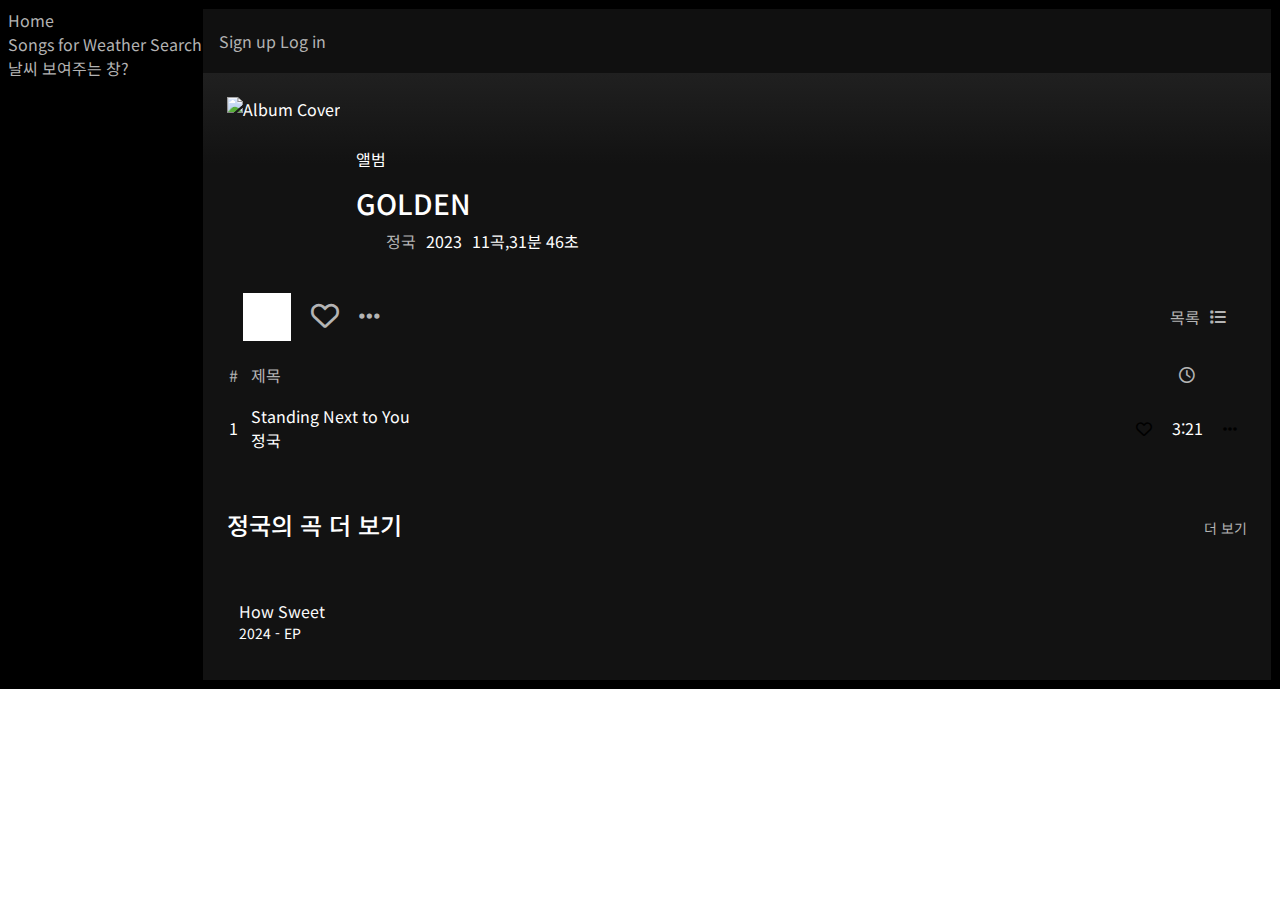
==== album.html @ dacfc9f4 "4th commit" ====
<!DOCTYPE html>
<html lang="ko">

<head>
  <meta charset="UTF-8" />
  <meta name="viewport" content="width=device-width, initial-scale=1.0" />
  <title>Spotify Album</title>
  <link href="https://cdn.jsdelivr.net/npm/bootstrap@5.3.3/dist/css/bootstrap.min.css" rel="stylesheet"
    integrity="sha384-QWTKZyjpPEjISv5WaRU9OFeRpok6YctnYmDr5pNlyT2bRjXh0JMhjY6hW+ALEwIH" crossorigin="anonymous" />
  <link rel="stylesheet" href="https://cdnjs.cloudflare.com/ajax/libs/font-awesome/6.0.0-beta3/css/all.min.css">
  <link rel="stylesheet" href="style.css" />
  <link rel="stylesheet" href="album.css" />
</head>

<body>
  <div id="wrap" class="bg-black d-flex flex-md-row flex-column">
    <nav id="menu">
      Home <br />
      Songs for Weather Search <br />
      날씨 보여주는 창?
    </nav>
    <main id="main" class="col">
      <header id="header">Sign up Log in</header>
      <section id="section" class="text-white p-4">
        <div class="album-info mb-4 d-flex">
          <img src="img/random_img.jpg" alt="Album Cover" class="img-fluid" style="max-width: 200px" />
          <!-- 앨범정보 -->
          <div class="album_details ms-3">
            <p>앨범</p>
            <h3>GOLDEN</h3>
            <div class="album_info_grid">
              <span class="album_artist_img">
                <img src="img/random_img.jpg" alt="">
              </span>
              <span class="album_artist_name">
                <a href="">정국</a>
              </span>
              <span class="album_release_year">
                2023
              </span>
              <span class="album_total_play_info">
                11곡,31분 46초
              </span>
            </div>
          </div>
        </div>
        <!-- album_details ms-3 -->
        <!-- 플레이버튼, 하트버튼, 목록버튼 -->
        <div class="album_active_button_box">
          <div class="album_left_button_box">
            <div class="album_play_button">
              <button class="album_play_icon">
                <!-- 플레이버튼 영역 -->
              </button>
            </div>
            <div class="album_heart_button">
              <button class="album_heart_icon">
                <i class="fa-regular fa-heart album_fa-heart"></i>
              </button>
            </div>
            <div class="album_option_button">
              <button class="album_option_icon">
                <i class="fa-solid fa-ellipsis album_fa-ellipsis"></i>
              </button>
            </div>
          </div>
          <!-- album_left_button_box -->
          <div class="album_list_view_box">
            <button class="album_list_button">
              <span>목록</span>
              <i class="fa-solid fa-list album_fa-list"></i>
            </button>
          </div>
        </div>
        <!-- album_active_button_box -->
        <!-- 트랙리스트 -->
        <div class="album_track_title_box">
          <div class="album_track_title_num">
            #
          </div>
          <div class="album_track_title_empty">
          </div>
          <div class="album_track_title_text">
            제목
          </div>
          <div class="album_track_title_empty">
          </div>
          <div class="album_track_title_time">
            <i class="fa-regular fa-clock"></i>
          </div>
        </div>
        <!-- .album_track_title_box -->
        <div class="album_track_list_box">
          <div class="album_track">
            <div class="album_track_num">
              <span class="album_track_num_txt">1</span>
              <button class="album_track_num_icon">
                <i class="fa-solid fa-play album_track_fa-play"></i>
              </button>
            </div>
            <div class="album_track_empty"></div>
            <div class="album_track_info">
              <span class="album_track_title">
                <a href="">Standing Next to You</a>
              </span>
              <span class="album_track_artist">
                <a href="">정국</a>
              </span>
            </div>
            <div class="album_track_empty"></div>
            <div class="album_track_time_box">
              <button class="album_track_heart_icon">
                <i class="fa-regular fa-heart album_track_fa-heart"></i>
              </button>
              <div class="album_track_time">
                3:21
              </div>
              <button class="album_track_option_icon">
                <i class="fa-solid fa-ellipsis album_track_fa-ellipsis"></i>
              </button>
            </div>
          </div>
          <!-- .album_track -->
          </div>
        <!-- 앨범 아티스트의 곡 더 보기 영역 -->
          <!-- 한 줄 전체 시작 -->
          <div class="contents-line album_more_song">
            <div class="contents-header">
              <a href="#" class="contents-header-title h4 text-white">정국의 곡 더 보기</a>
              <button class="contents-header-show-more" onclick="showTwoLines()">더 보기</button>
            </div>
            <!-- 카드 그리드 시작 -->
            <div class="card-container">
              <!-- 여기서부터 반복해야 할 부분 -->
              <!-- 한 줄만 표시할 때는 최대 9개까지만 불러와주세요. -->
              <div class="contents-card">
                <div class="card-img-box position-relative">
                  <div class="card-play-btn"></div>
                  <div class="card-img">
                    <img src="https://i.scdn.co/image/ab67616d00001e02b657fbb27b17e7bd4691c2b2" alt="">
                  </div>
                </div>
                <div class="card-text">
                  <p class="card-title">How Sweet</p>
                  <p class="card-subtitle">2024 - EP</p>
                </div>
              </div>
              <!-- 카드 1장 끝 -->
            </div>
            <!-- 카드 그리드 끝 -->
          </div>
          <!-- 전체 한 줄 끝 -->
        </section>
    </main>
  </div>
  <!-- #wrap -->
  <script src="https://cdn.jsdelivr.net/npm/bootstrap@5.3.3/dist/js/bootstrap.bundle.min.js"
    integrity="sha384-YvpcrYf0tY3lHB60NNkmXc5s9fDVZLESaAA55NDzOxhy9GkcIdslK1eN7N6jIeHz"
    crossorigin="anonymous"></script>
  <script src="main.js"></script>
  <script src="album.js"></script>
</body>

</html>
---- style.css ----
@import url('https://fonts.googleapis.com/css2?family=Noto+Sans+KR:wght@100..900&display=swap');

:root {
  --main-font-color: #b3b3b3;
  --background-base: #121212;
  --main-accent-color: #1ed760;
  --white: #fafafa;
  --black: #242424;
  /* 날씨 아이콘 색상 */
  --sun: #cc1111;
  --rain: #60a3d7;
  --snow: #e3f4fe;
  --cloud: #9f9f9f;
  --thunder: #ffcd00;
}

* {
  margin: 0;
  padding: 0;
  box-sizing: border-box;
}
ol,
ul {
  list-style: none;
  padding: 0;
}
a {
  text-decoration: none;
  color: var(--main-font-color);
  display: block;
}
button {
  background: none;
  border: none;
  color: var(--main-font-color);
}

table {
  border-collapse: collapse;
  width: 100%;
}
input,
select,
textarea,
fieldset {
  border: 0;
}
caption,
legend {
  display: none;
}
img {
  vertical-align: top;
  border: 0;
}
address {
  font-style: normal;
}
body {
  font-family: 'Noto Sans KR', sans-serif;
  color: var(--main-font-color);
}

#wrap {
  padding: 0.5rem;
}

.logo-box {
  padding: 0.5rem 0.75rem;
  display: flex;
  align-items: center;
}
.main-logo {
  width: 78px;
}
.fa-spotify {
  color: var(--main-accent-color);
  font-size: 1.6rem;
}
.fa-spotify + span {
  font-size: 1.2rem;
  font-weight: 600;
  margin-left: 5px;
  text-align: center;
}

.left-section {
  @media screen and (min-width: 768px) {
    /* background-color: orange; */
    width: 238px;
    height: calc(100vh - 1rem);
    margin-right: 0.5rem;
  }
  /* position: fixed; */
}

#nav {
  /* background-color: cadetblue; */
  background-color: var(--background-base);
  border-radius: 0.5rem;
  padding: 0.5rem 0.75rem;
}

.menu .menu-btn {
  padding: 0.5rem 0.75rem;
  width: 100%;
  text-align: left;
  transition: all 0.3s;
  &:hover {
    color: #fff;
  }
}
.menu .menu-btn .fa-solid {
  margin-right: 0.25rem;
}

#main {
  border: 1px solid transparent;
}
#header {
  height: 4rem;
  padding-inline: 1rem;
  background-color: #101010;
}

.header-left button {
  width: 2rem;
  height: 2rem;
  border-radius: 50%;
  opacity: 0.5;
}

.header-right .sign-up-btn {
  padding: 0.75rem 2rem;
  &:hover {
    transform: scale(1.1);
    color: var(--white);
  }
}
.header-right .log-in-btn {
  padding: 0.75rem 2rem;
  border-radius: 1.5rem;
  background-color: var(--white);
  color: #000;
  &:hover {
    transform: scale(1.1);
  }
}

#section {
  padding: 0.5rem 1rem;
  /* 202020 - 121212 gradation */
  background: rgb(32, 32, 32);
  background: linear-gradient(
    180deg,
    rgba(32, 32, 32, 1) 0%,
    rgba(18, 18, 18, 1) 15%,
    rgba(18, 18, 18, 1) 100%
  );
}

.contents-header {
  padding: 0.5rem 0;
  display: flex;
  justify-content: space-between;
  align-items: center;
}
.contents-header-show-more {
  font-size: 14px;
}
.contents-header-title:hover,
.contents-header-show-more:hover {
  text-decoration: underline;
}

.card-container {
  display: grid;
  grid-template-columns: repeat(auto-fill, minmax(160px, 1fr));
  grid-template-rows: repeat(1, minmax(0, 1fr));
  grid-auto-rows: 0;
  overflow: hidden;
  @media screen and (min-width: 1526px) {
    grid-template-columns: repeat(auto-fill, minmax(210px, 1fr));
  }
}
.card-two-lines {
  grid-template-rows: repeat(2, minmax(0, 1fr)) !important;
}

.contents-card {
  padding: 0.75rem;
  /* position: relative; */
  transition: all 0.3s;
  border-radius: 0.5rem;
  cursor: pointer;
  &:hover {
    background: #1a1a1a;
    .card-play-btn {
      display: block;
    }
  }
}

.card-img {
  border-radius: 8px;
  overflow: hidden;
  position: relative;
  img {
    width: 100%;
  }
}
.card-artist-img {
  border-radius: 50%;
}

.card-text {
  margin-top: 0.5rem;
}
.card-title {
  color: var(--white);
}
.card-subtitle {
  font-size: 14px;
}

.card-play-btn {
  width: 3rem;
  height: 3rem;
  z-index: 999;
  background: url(img/play-button.png) no-repeat center;
  background-size: contain;
  position: absolute;
  right: 0.5rem;
  bottom: 0.5rem;
  opacity: 0.9;
  display: none;
  border-radius: 50%;
  box-shadow: rgba(0, 0, 0, 0.25) 0px 54px 55px,
    rgba(0, 0, 0, 0.12) 0px -12px 30px, rgba(0, 0, 0, 0.12) 0px 4px 6px,
    rgba(0, 0, 0, 0.17) 0px 12px 13px, rgba(0, 0, 0, 0.09) 0px -3px 5px;
  &:hover {
    transform: scale(1.05);
    opacity: 1;
  }
}

/*weather playlist */
.main_weather_playlist {
  display: flex;
  flex-direction: column;
}
.weather-playlist-row {
  display: grid;
  grid-template-columns: repeat(auto-fit, minmax(150px, 1fr));
  row-gap: 1rem;
  column-gap: 4rem;
  overflow: hidden; /* 기본적으로 넘치는 부분 숨기기 */
  max-height: calc(250px + 1rem); /* 기본 한 줄 높이만 보이도록 설정 */
  transition: max-height 0.5s ease; /* 높이 변경 시 부드러운 전환 효과 */
}

.weather-playlist-row.expanded {
  max-height: none; /* 확장 시 모든 줄 보이도록 설정 */
}
.weather_playlist_header {
  display: flex;
  justify-content: space-between;
  align-items: center;
  margin-bottom: 1rem;
}
.weather_playlist_header > span:nth-child(2) {
  font-weight: bold;
  font-size: 1.4rem;
  cursor: pointer; /* 클릭 가능한 커서로 변경 */
}
.playlist-item {
  display: flex;
  flex-direction: column;
  align-items: center;
  text-align: center;
}
.playlist-item:hover {
  transform: scale(1.1);
  transition: all 0.3s ease-in-out;
  cursor: pointer;
  a {
    color: var(--main-accent-color);
  }
}
.playlist-item > img {
  width: 200px;
  height: 200px;
}
.weather-playlist-more {
  color: var(--main-font-color);
  padding: 0.5rem;
}

@keyframes fadeIn {
  from {
    opacity: 0;
    transform: translateY(10px);
  }
  to {
    opacity: 1;
    transform: translateY(0);
  }
}

@keyframes fadeOut {
  from {
    opacity: 1;
    transform: translateY(0);
  }
  to {
    opacity: 0;
    transform: translateY(10px);
  }
}

/* 로딩 스피너 스타일 */
.spinner {
  position: fixed;
  top: 50%;
  left: 50%;
  width: 50px;
  height: 50px;
  border: 6px solid var(--main-accent-color);
  border-radius: 50%;
  border-top-color: #000;
  animation: spin 1s ease-in-out infinite;
  display: none; /* 초기에는 스피너를 숨김 */
  z-index: 1000; /* 다른 요소 위에 나타나도록 설정 */
}
@keyframes spin {
  0% {
    transform: rotate(0deg);
  }
  100% {
    transform: rotate(360deg);
  }
}

/*search input*/
#header {
  height: 4rem;
  /* background-color: #e5e5e5; */
  display: flex;
  justify-content: space-between;
  align-items: center;
  padding: 1rem;
}
.nav-buttons {
  display: flex;
  justify-content: space-between;
}
.nav-button {
  margin: 0 1rem;
  font-size: 1.4rem;
}
.search {
  display: flex;
  align-items: center;
  background-color: var(--black);
  width: 400px;
  height: 50px;
  border-radius: 500px;
  opacity: 0;
}
.search-submit {
  display: flex;
  align-items: center;
}
.search input {
  border: none;
  background-color: transparent;
  width: 400px;
  height: 50px;
  border-radius: 500px;
  color: var(--white);
  padding-left: 2.5rem;
  &:focus {
    outline: none;
    border: 1px solid var(--white);
    padding-left: 2.5rem;
  }
}
.search-span {
  display: flex;
  position: relative;
  right: 24rem;
  align-items: center;
  pointer-events: none;
}

/* search result */
.carousel-container {
  position: relative;
  width: 800px;
  margin: auto;
  overflow: hidden;
}
.carousel {
  width: 100%;
}

.carousel-track {
  display: flex;
  transition: transform 0.3s ease-in-out;
}

.search-track,
.search-album,
.search-artist,
.search-playlist {
  display: grid;
  grid-template-columns: repeat(auto-fit, minmax(150px, 1fr));
  row-gap: 1rem;
  column-gap: 4rem;
  overflow: hidden; /* 기본적으로 넘치는 부분 숨기기 */
  max-height: calc(200px + 1rem); /* 기본 한 줄 높이만 보이도록 설정 */
  transition: max-height 0.5s ease; /* 높이 변경 시 부드러운 전환 효과 */
}

.search-track-list,
.search-album-list,
.search-artist-list,
.search-playlist-list {
  flex: 0 0 20%;
  box-sizing: border-box;
  padding: 0.5rem;
}

.search-track-list > img,
.search-album-list > img,
.search-artist-list > img,
.search-playlist-list > img {
  width: 100%;
  height: auto;
}

/* 메인화면 날씨 아이콘 색상*/
h1 > .sun {
  color: var(--sun);
}
h1 > .rain {
  color: var(--rain);
}
h1 > .snow {
  color: var(--snow);
}
h1 > .cloud {
  color: var(--cloud);
}
h1 > .thunder {
  color: var(--thunder);
}

/*weather dispaly on left*/
.weather-display {
  display: flex;
  flex-direction: column;
  align-items: center;
  justify-content: center;
}
---- album.css ----
@import url('https://fonts.googleapis.com/css2?family=Noto+Sans+KR:wght@100..900&display=swap');

:root {
    --main-font-color: #b3b3b3;
    --background-base: #121212;
  }

button {
    background: none;
    border: none;
    color: var(--main-font-color);
  }

/* 앨범정보 */
.album_info {
    display: flex;
    align-items: center;
}

.album_details {
    margin-top: 50px;
    margin-left: 20px;
}

.album_info_grid {
    display: grid;
    grid-template-columns: 20px auto auto auto;
    align-items: center;
    gap: 10px;
}

.album_artist_img {
    display: flex;
    justify-content: center;
    align-items: center;
    width: 20px;
    height: 20px;
    border-radius: 50%;
    overflow: hidden;
}

.album_artist_img img {
    width: 100%;
    height: auto;
}

.album_artist_name,
.album_release_year,
.album_total_play_info {
  display: flex;
  align-items: center;
  gap: 5px;
}

/* 플레이버튼, 하트버튼, 목록버튼 */
.album_active_button_box {
    display: flex;
    align-items: center;
    justify-content: space-between;
    gap: 10px;
    width: 100%;
    height: 80px;
    padding: 16px;
  }

  .album_left_button_box {
    width: 100%;
    height: 100%;
    display: flex;
    align-items: center;
    gap: 20px;
}

.album_play_button {
    width: 48px;
    height: 100%;
    background-color: #fff;
}

.album_fa-heart {
    font-size: 28px;
    color: #ffffffb2;
}

.album_fa-ellipsis {
    font-size: 24px;
    color: #ffffffb2;
}

.album_list_view_box {
    display: flex;
    justify-content: flex-end;
    align-items: center;
    width: 100%;
    height: 100%;
}

.album_list_button {
    display: flex;
    align-items: center;
    justify-content: center;
    width: 66px;
    height: 100%;
    gap: 10px;
}

.album_list_button > span {
    width: auto;
    color: #ffffffb2;
}

.album_fa-list {
    font-size: 16px;
    color: #ffffffb2;
}

.album_list_button:hover span,
.album_list_button:hover i {
    color: #fff;
}

/* 트랙리스트 */
/* 목록 */
.album_track_title_box {
    display: grid;
    grid-template-columns: 12px 12px 8fr 12px 2fr;
    align-items: center;
    height: 36px;
    color: #ffffffb2;
}

.album_track_title_num {
    display: flex;
    justify-content: center;
    align-items: center;
}

.album_track_title_text {
    display: flex;
    align-items: center;
}

.album_track_title_time {
    display: flex;
    justify-content: flex-end;
    padding-right: 52px;
}

.album_track_list_box {
    margin-top: 10px;
  }

/* 트랙 */
.album_track {
    display: grid;
    grid-template-columns: 12px 12px 8fr 12px 2fr;
    align-items: center;
    height: 50px;
}

.album_track:hover {
    background-color: #fff2;
}

.album_track_num {
    position: relative;
    /* .album_track_num_txt, .album_track_num_icon 기준*/
    display: flex;
    justify-content: center;
    align-items: center;
    height: 100%;
    width: 100%;
}

.album_track_num:hover span {
    display: none;
}

.album_track_num:hover button {
    display: block;
}


.album_track_num_txt {
    position: absolute;
    cursor: pointer;
}

.album_track_num_icon {
    position: absolute;
    cursor: pointer;
    display: none;
}

.album_track_num_icon i {
    color: #fff;
}

.album_track_empty {
    width: 100%;
    height: 100%;
}

.album_track_info {
    display: flex;
    flex-direction: column;
    align-items: flex-start;
    
}

.album_track_info span {
    display: inline;
}

.album_track_info a {
    display: inline;
    color: #fff;
}

.album_track_info > span:hover a {
    text-decoration: underline;
}

.album_track_time_box {
    display: flex;
    justify-content: flex-end;
    align-items: center;
    gap: 20px;
    padding-right: 10px;
}

.album_track_fa-heart {
    color: #000;
}

.album_track_heart_icon:hover i {
    color: #fff;
}

.album_track_fa-ellipsis {
    color: #000;
}

.album_track_option_icon:hover i {
    color: #fff;
}



  /* 곡 더보기 */
  .album_more_song {
    margin-top: 50px;
  }
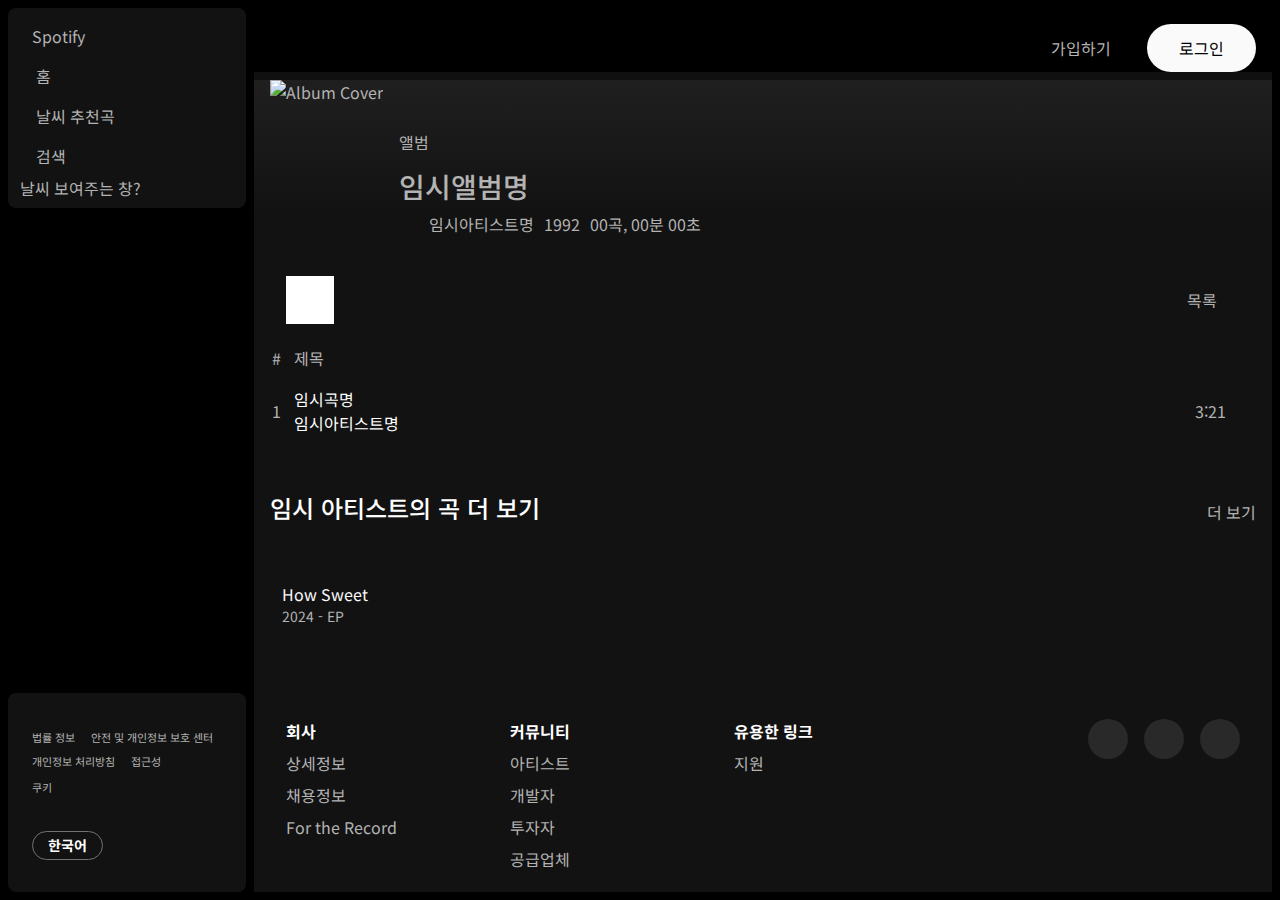
==== commit 81fd2da3: "API new release album" ====
--- a/album.html
+++ b/album.html
@@ -2,158 +2,254 @@
 <html lang="ko">
 
 <head>
-  <meta charset="UTF-8" />
-  <meta name="viewport" content="width=device-width, initial-scale=1.0" />
-  <title>Spotify Album</title>
+  <meta charset="UTF-8">
+  <meta name="viewport" content="width=device-width, initial-scale=1.0">
+  <title>Spotify with Weather</title>
+  <script src="https://kit.fontawesome.com/f12998d844.js" crossorigin="anonymous"></script>
   <link href="https://cdn.jsdelivr.net/npm/bootstrap@5.3.3/dist/css/bootstrap.min.css" rel="stylesheet"
-    integrity="sha384-QWTKZyjpPEjISv5WaRU9OFeRpok6YctnYmDr5pNlyT2bRjXh0JMhjY6hW+ALEwIH" crossorigin="anonymous" />
-  <link rel="stylesheet" href="https://cdnjs.cloudflare.com/ajax/libs/font-awesome/6.0.0-beta3/css/all.min.css">
-  <link rel="stylesheet" href="style.css" />
-  <link rel="stylesheet" href="album.css" />
+    integrity="sha384-QWTKZyjpPEjISv5WaRU9OFeRpok6YctnYmDr5pNlyT2bRjXh0JMhjY6hW+ALEwIH" crossorigin="anonymous">
+  <link rel="stylesheet" href="style.css">
+  <link rel="stylesheet" href="album.css">
+  <!-- CSS는 일단 링크걸어두었습니다 -->
 </head>
 
 <body>
   <div id="wrap" class="bg-black d-flex flex-md-row flex-column">
-    <nav id="menu">
-      Home <br />
-      Songs for Weather Search <br />
-      날씨 보여주는 창?
-    </nav>
+    <div class="left-section d-flex flex-column justify-content-between">
+      <nav id="nav" class="d-flex flex-md-column flex-row  justify-content-between">
+        <a href="#" class="logo-box">
+          <!-- <img src="img/logo.png" alt="Spotify Logo" class="main-logo" /> -->
+          <i class="fa-brands fa-spotify"></i><span> Spotify</span>
+        </a>
+        <ul class="menu d-flex flex-md-column flex-row">
+          <li>
+            <button class="menu-btn">
+              <i class="fa-solid fa-house"></i>
+              홈
+            </button>
+          </li>
+          <li>
+            <button class="menu-btn">
+              <i class="fa-solid fa-sun"></i>
+              날씨 추천곡
+            </button>
+          </li>
+          <li class="d-none d-sm-block">
+            <button class="menu-btn">
+              <i class="fa-solid fa-magnifying-glass"></i>
+              검색
+            </button>
+          </li>
+        </ul>
+        <div class="weather-window">
+          날씨 보여주는 창?
+        </div>
+      </nav>
+      <footer class="left-footer d-md-block d-none">
+        <div class="left-footer-link-box">
+          <ul class="left-footer-links">
+            <li><a href="#">법률 정보</a></li>
+            <li><a href="#">안전 및 개인정보 보호 센터</a></li>
+            <li><a href="#">개인정보 처리방침</a></li>
+            <li><a href="#">접근성</a></li>
+          </ul>
+          <a href="#" class="footer-link-cookie">쿠키</a>
+        </div>
+        <button class="left-footer-language">
+          <i class="fa-solid fa-globe"></i>
+          한국어
+        </button>
+      </footer>
+    </div>
     <main id="main" class="col">
-      <header id="header">Sign up Log in</header>
-      <section id="section" class="text-white p-4">
-        <div class="album-info mb-4 d-flex">
-          <img src="img/random_img.jpg" alt="Album Cover" class="img-fluid" style="max-width: 200px" />
-          <!-- 앨범정보 -->
-          <div class="album_details ms-3">
-            <p>앨범</p>
-            <h3>GOLDEN</h3>
-            <div class="album_info_grid">
-              <span class="album_artist_img">
-                <img src="img/random_img.jpg" alt="">
-              </span>
-              <span class="album_artist_name">
-                <a href="">정국</a>
-              </span>
-              <span class="album_release_year">
-                2023
-              </span>
-              <span class="album_total_play_info">
-                11곡,31분 46초
-              </span>
-            </div>
-          </div>
-        </div>
-        <!-- album_details ms-3 -->
-        <!-- 플레이버튼, 하트버튼, 목록버튼 -->
-        <div class="album_active_button_box">
-          <div class="album_left_button_box">
-            <div class="album_play_button">
-              <button class="album_play_icon">
-                <!-- 플레이버튼 영역 -->
+      <header id="header" class="d-flex justify-content-between align-items-center">
+        <div class="right-header-bg"></div>
+        <div class="header-left d-flex gap-1">
+          <button class="header-prev-btn">
+            <i class="fa-solid fa-chevron-left"></i>
+          </button>
+          <button class="header-next-btn opacity-100">
+            <i class="fa-solid fa-chevron-right"></i>
+          </button>
+        </div>
+        <div class="header-right d-none d-sm-block">
+          <button class="sign-up-btn">가입하기</button>
+          <button class="log-in-btn">로그인</button>
+        </div>
+      </header>
+      <div class="section-footer-container">
+        <section id="section">
+          <div class="album-info mb-4 d-flex">
+            <img src="img/random_img.jpg" alt="Album Cover" class="img-fluid" style="max-width: 200px" />
+            <!-- 앨범정보 -->
+            <div class="album_details ms-3">
+              <p>앨범</p>
+              <h3 id="albumName">임시앨범명</h3>
+              <div class="album_info_grid">
+                  <span class="album_artist_img">
+                      <img id="albumArtistImage" src="img/random_img.jpg" alt="">
+                  </span>
+                  <span id="albumArtistName" class="album_artist_name">
+                      <a href="">임시아티스트명</a>
+                  </span>
+                  <span id="albumReleaseYear" class="album_release_year">
+                      1992
+                  </span>
+                  <span id="albumTotalPlayInfo" class="album_total_play_info">
+                      00곡, 00분 00초
+                  </span>
+              </div>
+          </div>
+          </div>
+          <!-- album_details ms-3 -->
+          <!-- 플레이버튼, 하트버튼, 목록버튼 -->
+          <div class="album_active_button_box">
+            <div class="album_left_button_box">
+              <div class="album_play_button">
+                <button class="album_play_icon">
+                  <!-- 플레이버튼 영역 -->
+                </button>
+              </div>
+              <div class="album_heart_button">
+                <button class="album_heart_icon">
+                  <i class="fa-regular fa-heart album_fa-heart"></i>
+                </button>
+              </div>
+              <div class="album_option_button">
+                <button class="album_option_icon">
+                  <i class="fa-solid fa-ellipsis album_fa-ellipsis"></i>
+                </button>
+              </div>
+            </div>
+            <!-- album_left_button_box -->
+            <div class="album_list_view_box">
+              <button class="album_list_button">
+                <span>목록</span>
+                <i class="fa-solid fa-list album_fa-list"></i>
               </button>
             </div>
-            <div class="album_heart_button">
-              <button class="album_heart_icon">
-                <i class="fa-regular fa-heart album_fa-heart"></i>
-              </button>
-            </div>
-            <div class="album_option_button">
-              <button class="album_option_icon">
-                <i class="fa-solid fa-ellipsis album_fa-ellipsis"></i>
-              </button>
-            </div>
-          </div>
-          <!-- album_left_button_box -->
-          <div class="album_list_view_box">
-            <button class="album_list_button">
-              <span>목록</span>
-              <i class="fa-solid fa-list album_fa-list"></i>
-            </button>
-          </div>
-        </div>
-        <!-- album_active_button_box -->
-        <!-- 트랙리스트 -->
-        <div class="album_track_title_box">
-          <div class="album_track_title_num">
-            #
-          </div>
-          <div class="album_track_title_empty">
-          </div>
-          <div class="album_track_title_text">
-            제목
-          </div>
-          <div class="album_track_title_empty">
-          </div>
-          <div class="album_track_title_time">
-            <i class="fa-regular fa-clock"></i>
-          </div>
-        </div>
-        <!-- .album_track_title_box -->
-        <div class="album_track_list_box">
-          <div class="album_track">
-            <div class="album_track_num">
-              <span class="album_track_num_txt">1</span>
-              <button class="album_track_num_icon">
-                <i class="fa-solid fa-play album_track_fa-play"></i>
-              </button>
-            </div>
-            <div class="album_track_empty"></div>
-            <div class="album_track_info">
-              <span class="album_track_title">
-                <a href="">Standing Next to You</a>
-              </span>
-              <span class="album_track_artist">
-                <a href="">정국</a>
-              </span>
-            </div>
-            <div class="album_track_empty"></div>
-            <div class="album_track_time_box">
-              <button class="album_track_heart_icon">
-                <i class="fa-regular fa-heart album_track_fa-heart"></i>
-              </button>
-              <div class="album_track_time">
-                3:21
-              </div>
-              <button class="album_track_option_icon">
-                <i class="fa-solid fa-ellipsis album_track_fa-ellipsis"></i>
-              </button>
-            </div>
-          </div>
-          <!-- .album_track -->
-          </div>
-        <!-- 앨범 아티스트의 곡 더 보기 영역 -->
-          <!-- 한 줄 전체 시작 -->
-          <div class="contents-line album_more_song">
-            <div class="contents-header">
-              <a href="#" class="contents-header-title h4 text-white">정국의 곡 더 보기</a>
-              <button class="contents-header-show-more" onclick="showTwoLines()">더 보기</button>
-            </div>
-            <!-- 카드 그리드 시작 -->
-            <div class="card-container">
-              <!-- 여기서부터 반복해야 할 부분 -->
-              <!-- 한 줄만 표시할 때는 최대 9개까지만 불러와주세요. -->
-              <div class="contents-card">
-                <div class="card-img-box position-relative">
-                  <div class="card-play-btn"></div>
-                  <div class="card-img">
-                    <img src="https://i.scdn.co/image/ab67616d00001e02b657fbb27b17e7bd4691c2b2" alt="">
+          </div>
+          <!-- album_active_button_box -->
+          <!-- 트랙리스트 -->
+          <div class="album_track_title_box">
+            <div class="album_track_title_num">
+              #
+            </div>
+            <div class="album_track_title_empty">
+            </div>
+            <div class="album_track_title_text">
+              제목
+            </div>
+            <div class="album_track_title_empty">
+            </div>
+            <div class="album_track_title_time">
+              <i class="fa-regular fa-clock"></i>
+            </div>
+          </div>
+          <!-- .album_track_title_box -->
+          <div class="album_track_list_box">
+            <div class="album_track">
+              <div class="album_track_num">
+                <span class="album_track_num_txt">1</span>
+                <button class="album_track_num_icon">
+                  <i class="fa-solid fa-play album_track_fa-play"></i>
+                </button>
+              </div>
+              <div class="album_track_empty"></div>
+              <div class="album_track_info">
+                <span class="album_track_title">
+                  <a href="">임시곡명</a>
+                </span>
+                <span class="album_track_artist">
+                  <a href="">임시아티스트명</a>
+                </span>
+              </div>
+              <div class="album_track_empty"></div>
+              <div class="album_track_time_box">
+                <button class="album_track_heart_icon">
+                  <i class="fa-regular fa-heart album_track_fa-heart"></i>
+                </button>
+                <div class="album_track_time">
+                  3:21
+                </div>
+                <button class="album_track_option_icon">
+                  <i class="fa-solid fa-ellipsis album_track_fa-ellipsis"></i>
+                </button>
+              </div>
+            </div>
+            <!-- .album_track -->
+            </div>
+          <!-- 앨범 아티스트의 곡 더 보기 영역 -->
+            <!-- 한 줄 전체 시작 -->
+             <div class="album_more_song">
+            <div class="contents-line">
+              <div class="contents-header">
+                <a href="#" id="AlbumMoreSongArtist" class="contents-header-title h4 text-white">임시 아티스트의 곡 더 보기</a>
+                <button class="contents-header-show-more" onclick="showTwoLines()">더 보기</button>
+              </div>
+              <!-- 카드 그리드 시작 -->
+              <div class="card-container">
+                <!-- 여기서부터 반복해야 할 부분 -->
+                <!-- 한 줄만 표시할 때는 최대 9개까지만 불러와주세요. -->
+                <div class="contents-card">
+                  <div class="card-img-box position-relative">
+                    <div class="card-play-btn"></div>
+                    <div class="card-img">
+                      <img src="https://i.scdn.co/image/ab67616d00001e02b657fbb27b17e7bd4691c2b2" alt="">
+                    </div>
+                  </div>
+                  <div class="card-text">
+                    <p class="card-title">How Sweet</p>
+                    <p class="card-subtitle">2024 - EP</p>
                   </div>
                 </div>
-                <div class="card-text">
-                  <p class="card-title">How Sweet</p>
-                  <p class="card-subtitle">2024 - EP</p>
-                </div>
-              </div>
-              <!-- 카드 1장 끝 -->
-            </div>
-            <!-- 카드 그리드 끝 -->
-          </div>
-          <!-- 전체 한 줄 끝 -->
+                <!-- 카드 1장 끝 -->
+              </div>
+              <!-- 카드 그리드 끝 -->
+            </div>
+            <!-- 전체 한 줄 끝 -->
+          </div>
         </section>
+        <footer class="right-footer">
+          <div class="right-footer-top">
+            <ul class="right-footer-links">
+              <li>
+                <ul class="f-sub_menu">
+                  <li class="right-footer-title">회사</li>
+                  <li><a href="#" class="right-footer-item">상세정보</a></li>
+                  <li><a href="#" class="right-footer-item">채용정보</a></li>
+                  <li><a href="#" class="right-footer-item">For the Record</a></li>
+                </ul>
+              </li>
+              <li>
+                <ul class="f-sub_menu">
+                  <li class="right-footer-title">커뮤니티</li>
+                  <li><a href="#" class="right-footer-item">아티스트</a></li>
+                  <li><a href="#" class="right-footer-item">개발자</a></li>
+                  <li><a href="#" class="right-footer-item">투자자</a></li>
+                  <li><a href="#" class="right-footer-item">공급업체</a></li>
+                </ul>
+              </li>
+              <li>
+                <ul class="f-sub_menu">
+                  <li class="right-footer-title">유용한 링크</li>
+                  <li><a href="#" class="right-footer-item">지원</a></li>
+                </ul>
+              </li>
+            </ul>
+            <ul class="f-social">
+              <li><a href="#" class="social-icon"><i class="fa-brands fa-instagram"></i></a></li>
+              <li><a href="#" class="social-icon"><i class="fa-brands fa-twitter"></i></a></li>
+              <li><a href="#" class="social-icon"><i class="fa-brands fa-facebook-f"></i></a></li>
+            </ul>
+          </div><!-- .right-footer-top -->
+          <div class="right-footer-bottom">
+            <span class="copyright">&copy; 2024 Noonatify</span>
+          </div>
+        </footer>
+      </div>
     </main>
-  </div>
-  <!-- #wrap -->
+  </div> <!-- #wrap -->
   <script src="https://cdn.jsdelivr.net/npm/bootstrap@5.3.3/dist/js/bootstrap.bundle.min.js"
     integrity="sha384-YvpcrYf0tY3lHB60NNkmXc5s9fDVZLESaAA55NDzOxhy9GkcIdslK1eN7N6jIeHz"
     crossorigin="anonymous"></script>
--- a/style.css
+++ b/style.css
@@ -23,6 +23,7 @@
 ul {
   list-style: none;
   padding: 0;
+  margin: 0;
 }
 a {
   text-decoration: none;
@@ -62,36 +63,28 @@
 }
 
 #wrap {
+  height: 100vh;
   padding: 0.5rem;
 }
 
 .logo-box {
   padding: 0.5rem 0.75rem;
-  display: flex;
-  align-items: center;
-}
-.main-logo {
+}
+/* .main-logo {
   width: 78px;
-}
+} */
 .fa-spotify {
   color: var(--main-accent-color);
-  font-size: 1.6rem;
-}
-.fa-spotify + span {
-  font-size: 1.2rem;
-  font-weight: 600;
-  margin-left: 5px;
-  text-align: center;
 }
 
 .left-section {
+  position: sticky;
+  top: 0.5rem;
+  z-index: 9;
   @media screen and (min-width: 768px) {
-    /* background-color: orange; */
     width: 238px;
-    height: calc(100vh - 1rem);
     margin-right: 0.5rem;
   }
-  /* position: fixed; */
 }
 
 #nav {
@@ -114,13 +107,90 @@
   margin-right: 0.25rem;
 }
 
+#map {
+  width: 210px;
+  height: 180px;
+  margin: 4px 4px;
+}
+
+.left-footer {
+  /* background-color: cadetblue; */
+  background-color: var(--background-base);
+  border-radius: 0.5rem;
+  padding: 2rem 1.5rem;
+}
+.left-footer-link-box {
+  margin-bottom: 2rem;
+}
+
+.left-footer-links {
+  display: flex;
+  flex-wrap: wrap;
+  column-gap: 1rem;
+}
+.left-footer-links li {
+  font-size: 11px;
+  line-height: 1.5rem;
+}
+.footer-link-cookie {
+  font-size: 11px;
+  line-height: 1.5rem;
+  display: inline-block;
+  &:hover {
+    text-decoration: underline;
+  }
+}
+.left-footer-language {
+  background-color: transparent;
+  font-weight: 700;
+  font-size: 0.875rem;
+  color: white;
+  border: 1px solid #727272;
+  text-align: center;
+  padding: 3px 15px;
+  border-radius: 1rem;
+  transition: all 0.5s;
+  cursor: pointer;
+  &:hover {
+    transform: scale(1.1);
+    border: 1px solid #fff;
+  }
+}
+
 #main {
-  border: 1px solid transparent;
-}
+  /* border: 1px solid #fff; */
+  position: relative;
+  overflow-y: scroll;
+  overflow-x: hidden;
+
+  &::-webkit-scrollbar {
+    width: 10px;
+  }
+  &:hover::-webkit-scrollbar-thumb {
+    background-color: #5a5a5a;
+  }
+  &::-webkit-scrollbar-thumb:hover {
+    background-color: #8d8d8d;
+  }
+}
+
 #header {
   height: 4rem;
   padding-inline: 1rem;
   background-color: #101010;
+  position: sticky;
+  top: 0.5rem;
+  z-index: 3;
+}
+.right-header-bg {
+  background: black;
+  width: 110%;
+  height: 4.5rem;
+  z-index: 3;
+  position: absolute;
+  top: -0.5rem;
+  left: -1rem;
+  margin-top: -0.5rem;
 }
 
 .header-left button {
@@ -128,8 +198,11 @@
   height: 2rem;
   border-radius: 50%;
   opacity: 0.5;
-}
-
+  z-index: 4;
+}
+.header-right {
+  z-index: 4;
+}
 .header-right .sign-up-btn {
   padding: 0.75rem 2rem;
   &:hover {
@@ -146,17 +219,132 @@
     transform: scale(1.1);
   }
 }
-
-#section {
+.section-footer-container {
   padding: 0.5rem 1rem;
+  border-radius: 0.5rem;
   /* 202020 - 121212 gradation */
   background: rgb(32, 32, 32);
-  background: linear-gradient(
-    180deg,
-    rgba(32, 32, 32, 1) 0%,
-    rgba(18, 18, 18, 1) 15%,
-    rgba(18, 18, 18, 1) 100%
-  );
+  background: linear-gradient(180deg, rgba(32, 32, 32, 1) 0%, rgba(18, 18, 18, 1) 15%, rgba(18, 18, 18, 1) 100%);
+  @media screen and (min-width: 1526px) {
+    padding: 0.5rem 1.5rem;
+  }
+}
+
+.artist-popular-charts-container .artist-popular-chart {
+  padding: 10px 0;
+  border-radius: 5px;
+  margin: 0 auto;
+  display: flex;
+  align-items: center;
+  justify-content: center;
+  cursor: pointer;
+}
+.artist-popular-img {
+  height: 40px;
+  width: 40px;
+  border-radius: 5px;
+}
+.additional-tracks {
+  width: 100%;
+}
+.artist-song-name {
+  color: #fff;
+}
+.artist-song-name:hover {
+  text-decoration: underline;
+  cursor: pointer;
+}
+.play-icon:hover,
+.heart-icon:hover,
+.more-icon:hover,
+.read-more:hover,
+.brief-view:hover {
+  color: #fff;
+}
+#artist-header {
+  position: relative;
+  height: 270px;
+  width: 100%;
+  overflow: hidden;
+}
+.overlay-text {
+  display: flex;
+  flex-direction: column;
+  justify-content: space-around;
+  position: absolute;
+  top: 40px;
+  left: 260px;
+}
+.artist-artist-name {
+  font-size: 80px;
+  font-weight: 900;
+  color: #fff;
+  cursor: pointer;
+}
+.artist-monthly-listener {
+  font-size: 20px;
+  color: #fff;
+  padding: 0.5rem;
+}
+.artist-button-area button {
+  display: flex;
+  justify-content: center;
+  font-size: 15px;
+  padding: 5px;
+  margin: 0.5rem 0;
+  border: 2px solid #b3b3b3;
+  border-radius: 30px;
+  width: 110px;
+  transition: all 0.5s;
+}
+.artist-button-area button:hover {
+  color: #fff;
+  border: 2px solid #fff;
+}
+.artist-card-img-box {
+  position: relative;
+  transition: all 0.2s ease-out;
+  width: 210px;
+  height: 210px;
+}
+.artist-card-img img {
+  border-radius: 50%;
+  width: 100%;
+  height: 100%;
+  position: absolute;
+  top: 40px;
+  left: 20px;
+  z-index: 1;
+}
+.artist-card-play-btn {
+  width: 4rem;
+  height: 4rem;
+  z-index: 2;
+  background: url(img/play-button.png) no-repeat center;
+  background-size: contain;
+  position: absolute;
+  top: 85%;
+  left: 75%;
+  opacity: 0.9;
+  border-radius: 50%;
+  box-shadow: 0 8px 8px rgba(0, 0, 0, 0.3);
+}
+.artist-card-play-btn:hover {
+  transform: scale(1.05);
+  opacity: 1;
+}
+.artist-artist-rec-container {
+  display: flex;
+  flex-wrap: wrap;
+  gap: 40px;
+  justify-content: center;
+  padding: 20px 0;
+}
+.read-more,
+.brief-view {
+  padding: 1rem 1rem;
+  cursor: pointer;
+  font-weight: 500;
 }
 
 .contents-header {
@@ -164,51 +352,60 @@
   display: flex;
   justify-content: space-between;
   align-items: center;
-}
-.contents-header-show-more {
-  font-size: 14px;
 }
 .contents-header-title:hover,
 .contents-header-show-more:hover {
   text-decoration: underline;
 }
-
 .card-container {
   display: grid;
-  grid-template-columns: repeat(auto-fill, minmax(160px, 1fr));
+  grid-template-columns: repeat(auto-fill, minmax(130px, 1fr));
+  /* 줄 개수 바꾸기 (줄 개수, ...) */
   grid-template-rows: repeat(1, minmax(0, 1fr));
+
+  /* 1줄 표시하는 부분 */
+  /* 이 줄을 1로 바꾸면 모든 아이템 표시 */
   grid-auto-rows: 0;
+
   overflow: hidden;
+  @media screen and (min-width: 576px) {
+    grid-template-columns: repeat(auto-fill, minmax(160px, 1fr));
+  }
   @media screen and (min-width: 1526px) {
     grid-template-columns: repeat(auto-fill, minmax(210px, 1fr));
   }
 }
+/* 2줄만 표시하고 싶다면 이 클래스 이름 추가 */
 .card-two-lines {
   grid-template-rows: repeat(2, minmax(0, 1fr)) !important;
 }
 
 .contents-card {
   padding: 0.75rem;
-  /* position: relative; */
-  transition: all 0.3s;
+  transition: all 0.2s ease-out;
   border-radius: 0.5rem;
   cursor: pointer;
   &:hover {
-    background: #1a1a1a;
+    background-color: #1a1a1a;
     .card-play-btn {
       display: block;
     }
   }
 }
+.card-img-box {
+  position: relative;
+  transition: all 0.2s ease-out;
+}
 
 .card-img {
   border-radius: 8px;
   overflow: hidden;
-  position: relative;
   img {
     width: 100%;
   }
 }
+
+/* 아티스트 원형 이미지일때만 이 클래스 이름 추가 */
 .card-artist-img {
   border-radius: 50%;
 }
@@ -221,12 +418,20 @@
 }
 .card-subtitle {
   font-size: 14px;
+  overflow: hidden;
+  text-overflow: ellipsis;
+  display: -webkit-box;
+  -webkit-line-clamp: 2;
+  -webkit-box-orient: vertical;
+}
+.card-subtitle-artist:hover {
+  text-decoration: underline;
 }
 
 .card-play-btn {
   width: 3rem;
   height: 3rem;
-  z-index: 999;
+  z-index: 2;
   background: url(img/play-button.png) no-repeat center;
   background-size: contain;
   position: absolute;
@@ -235,14 +440,72 @@
   opacity: 0.9;
   display: none;
   border-radius: 50%;
-  box-shadow: rgba(0, 0, 0, 0.25) 0px 54px 55px,
-    rgba(0, 0, 0, 0.12) 0px -12px 30px, rgba(0, 0, 0, 0.12) 0px 4px 6px,
-    rgba(0, 0, 0, 0.17) 0px 12px 13px, rgba(0, 0, 0, 0.09) 0px -3px 5px;
+  box-shadow: 0 8px 8px rgba(0, 0, 0, 0.3);
   &:hover {
     transform: scale(1.05);
     opacity: 1;
   }
 }
+.right-footer {
+  margin-top: 2rem;
+  padding: 3rem 0 2.5rem;
+  @media screen and (min-width: 992px) {
+    padding: 3rem 1rem 2.5rem;
+  }
+}
+
+.right-footer-top {
+  border-bottom: 1px solid rgba(255, 255, 255, 0.1);
+  padding-bottom: 2.5rem;
+  margin-bottom: 2.5rem;
+  display: flex;
+  justify-content: space-between;
+  flex-wrap: wrap;
+  gap: 2rem;
+}
+.right-footer-links {
+  display: flex;
+  flex-grow: 1;
+  column-gap: 1.5rem;
+}
+.right-footer-links > li {
+  width: 30%;
+  max-width: 12.5rem;
+  min-width: fit-content;
+}
+
+.f-sub_menu > li {
+  margin-bottom: 0.5rem;
+}
+
+.right-footer-title {
+  font-weight: 700;
+  color: white;
+}
+.right-footer-item:hover {
+  color: white;
+  text-decoration: underline;
+}
+
+.f-social {
+  display: flex;
+  gap: 1rem;
+}
+.social-icon {
+  width: 2.5rem;
+  height: 2.5rem;
+  border-radius: 50%;
+  text-align: center;
+  color: #fff;
+  line-height: 2.5rem;
+  background-color: #292929;
+  &:hover {
+    background-color: #727272;
+  }
+}
+.copyright {
+  font-size: 14px;
+}
 
 /*weather playlist */
 .main_weather_playlist {
@@ -251,27 +514,37 @@
 }
 .weather-playlist-row {
   display: grid;
-  grid-template-columns: repeat(auto-fit, minmax(150px, 1fr));
-  row-gap: 1rem;
-  column-gap: 4rem;
-  overflow: hidden; /* 기본적으로 넘치는 부분 숨기기 */
-  max-height: calc(250px + 1rem); /* 기본 한 줄 높이만 보이도록 설정 */
-  transition: max-height 0.5s ease; /* 높이 변경 시 부드러운 전환 효과 */
-}
-
-.weather-playlist-row.expanded {
-  max-height: none; /* 확장 시 모든 줄 보이도록 설정 */
-}
+  grid-template-columns: repeat(auto-fill, minmax(160px, 1fr));
+  grid-template-rows: repeat(1, minmax(0, 1fr));
+  grid-auto-rows: 0;
+  transition: max-height 0.5s ease;
+}
+.weather-playlist-row2 {
+  display: grid;
+  grid-template-columns: repeat(auto-fill, minmax(160px, 1fr));
+  grid-template-rows: auto;
+  grid-auto-rows: auto;
+  overflow: visible;
+  transition: max-height 0.5s ease;
+}
+.single-line-text {
+  white-space: nowrap;
+  overflow: hidden;
+  text-overflow: ellipsis;
+  max-width: 100px;
+  width: 100%;
+  text-align: center;
+}
+
 .weather_playlist_header {
   display: flex;
   justify-content: space-between;
   align-items: center;
   margin-bottom: 1rem;
 }
-.weather_playlist_header > span:nth-child(2) {
+.weather_playlist_header .contents-header-show-more {
   font-weight: bold;
-  font-size: 1.4rem;
-  cursor: pointer; /* 클릭 가능한 커서로 변경 */
+  cursor: pointer;
 }
 .playlist-item {
   display: flex;
@@ -283,17 +556,21 @@
   transform: scale(1.1);
   transition: all 0.3s ease-in-out;
   cursor: pointer;
-  a {
-    color: var(--main-accent-color);
-  }
+}
+.playlist-item:hover a {
+  color: var(--main-accent-color);
 }
 .playlist-item > img {
-  width: 200px;
-  height: 200px;
+  width: 200px !important;
+  height: 200px !important;
 }
 .weather-playlist-more {
   color: var(--main-font-color);
   padding: 0.5rem;
+  display: flex;
+  justify-content: center;
+  align-items: center;
+  flex-direction: column;
 }
 
 @keyframes fadeIn {
@@ -342,14 +619,6 @@
 }
 
 /*search input*/
-#header {
-  height: 4rem;
-  /* background-color: #e5e5e5; */
-  display: flex;
-  justify-content: space-between;
-  align-items: center;
-  padding: 1rem;
-}
 .nav-buttons {
   display: flex;
   justify-content: space-between;
@@ -359,13 +628,19 @@
   font-size: 1.4rem;
 }
 .search {
-  display: flex;
   align-items: center;
   background-color: var(--black);
   width: 400px;
   height: 50px;
   border-radius: 500px;
-  opacity: 0;
+  z-index: 4;
+  display: flex;
+  @media screen and (min-width: 576px) {
+    display: none;
+  }
+}
+.search.search-active {
+  display: flex;
 }
 .search-submit {
   display: flex;
@@ -392,71 +667,55 @@
   align-items: center;
   pointer-events: none;
 }
-
-/* search result */
-.carousel-container {
-  position: relative;
-  width: 800px;
-  margin: auto;
-  overflow: hidden;
-}
-.carousel {
+.search-glass {
+  cursor: pointer;
+}
+
+/* 검색 결과 화면 */
+.search_playlist_header {
+  display: flex;
+  justify-content: space-between !important;
+  align-items: center;
   width: 100%;
 }
-
-.carousel-track {
-  display: flex;
-  transition: transform 0.3s ease-in-out;
-}
-
-.search-track,
-.search-album,
-.search-artist,
-.search-playlist {
-  display: grid;
-  grid-template-columns: repeat(auto-fit, minmax(150px, 1fr));
-  row-gap: 1rem;
-  column-gap: 4rem;
-  overflow: hidden; /* 기본적으로 넘치는 부분 숨기기 */
-  max-height: calc(200px + 1rem); /* 기본 한 줄 높이만 보이도록 설정 */
-  transition: max-height 0.5s ease; /* 높이 변경 시 부드러운 전환 효과 */
-}
-
-.search-track-list,
-.search-album-list,
-.search-artist-list,
-.search-playlist-list {
-  flex: 0 0 20%;
-  box-sizing: border-box;
-  padding: 0.5rem;
-}
-
-.search-track-list > img,
-.search-album-list > img,
-.search-artist-list > img,
-.search-playlist-list > img {
-  width: 100%;
-  height: auto;
+.search-result-header-text {
+  display: flex;
+  align-items: center;
+}
+.search-row-more {
+  display: flex;
+  align-items: center;
+  position: absolute;
+  right: 2rem;
+}
+.search > img {
+  width: 200px !important;
+  height: 200px !important;
 }
 
 /* 메인화면 날씨 아이콘 색상*/
-h1 > .sun {
+h1 > .sun,
+h4 > .sun,
+button > .sun {
   color: var(--sun);
 }
-h1 > .rain {
+h4 > .rain,
+button > .rain {
   color: var(--rain);
 }
-h1 > .snow {
+h4 > .snow,
+button > .snow {
   color: var(--snow);
 }
-h1 > .cloud {
+h4 > .cloud,
+button > .cloud {
   color: var(--cloud);
 }
-h1 > .thunder {
+h4 > .thunder {
   color: var(--thunder);
 }
 
-/*weather dispaly on left*/
+/*weather display on left*/
 .weather-display {
   display: flex;
   flex-direction: column;
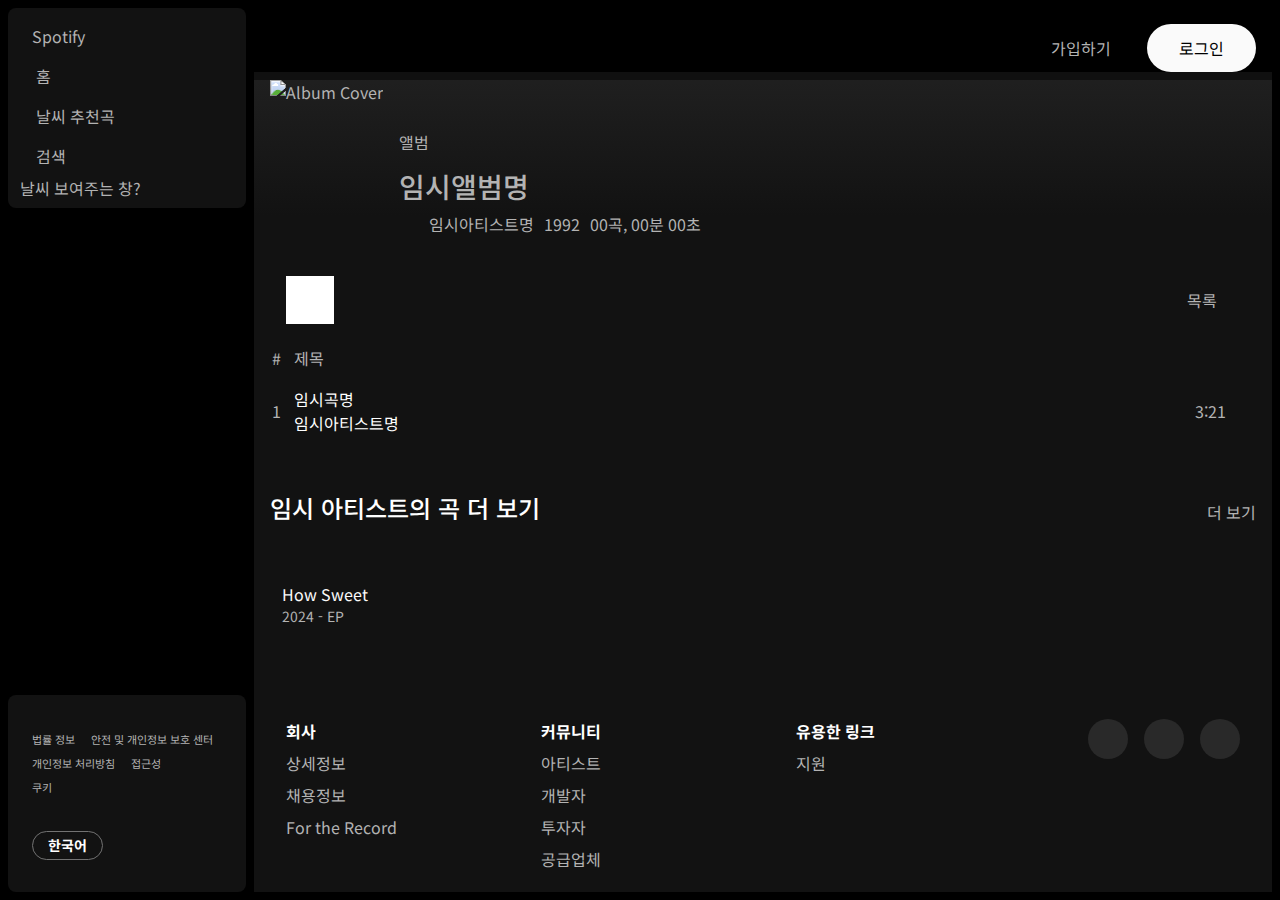
==== commit 816075be: "second commit" ====
--- a/album.html
+++ b/album.html
@@ -18,7 +18,7 @@
     <div class="left-section d-flex flex-column justify-content-between">
       <nav id="nav" class="d-flex flex-md-column flex-row  justify-content-between">
         <a href="#" class="logo-box">
-          <!-- <img src="img/logo.png" alt="Spotify Logo" class="main-logo" /> -->
+          <!-- <img src="img/logo.png" alt="Spotify Logo" class="main-logo"> -->
           <i class="fa-brands fa-spotify"></i><span> Spotify</span>
         </a>
         <ul class="menu d-flex flex-md-column flex-row">
@@ -254,7 +254,9 @@
     integrity="sha384-YvpcrYf0tY3lHB60NNkmXc5s9fDVZLESaAA55NDzOxhy9GkcIdslK1eN7N6jIeHz"
     crossorigin="anonymous"></script>
   <script src="main.js"></script>
-  <script src="album.js"></script>
+  <!-- <script src="album.js"></script> -->
+   <script src="js/album2.js"></script>
+  
 </body>
 
 </html>--- a/style.css
+++ b/style.css
@@ -135,7 +135,6 @@
 .footer-link-cookie {
   font-size: 11px;
   line-height: 1.5rem;
-  display: inline-block;
   &:hover {
     text-decoration: underline;
   }
@@ -238,11 +237,18 @@
   align-items: center;
   justify-content: center;
   cursor: pointer;
+  @media screen and (max-width: 576px) {
+    justify-content: space-evenly
+  }
 }
 .artist-popular-img {
   height: 40px;
   width: 40px;
   border-radius: 5px;
+  @media screen and (max-width: 500px) {
+  height: 30px;
+  width: 30px;
+}
 }
 .additional-tracks {
   width: 100%;
@@ -274,17 +280,38 @@
   position: absolute;
   top: 40px;
   left: 260px;
+  @media screen and (max-width: 1000px) {
+  left: 240px;
+  }
+  @media (min-width: 768px) and (max-width: 920px) {
+    left:40px;
+    }
+  @media screen and (max-width: 670px) {
+    left: 70px;
+  }
+  @media screen and (max-width: 500px) {
+    left: 40px;
+    }
 }
 .artist-artist-name {
   font-size: 80px;
   font-weight: 900;
   color: #fff;
   cursor: pointer;
+  @media screen and (max-width: 1000px) {
+    font-size: 70px;
+  }
+  @media screen and (max-width: 500px) {
+    font-size: 50px;
+    }
 }
 .artist-monthly-listener {
   font-size: 20px;
   color: #fff;
   padding: 0.5rem;
+  @media screen and (max-width: 500px) {
+    font-size: 15px;
+    }
 }
 .artist-button-area button {
   display: flex;
@@ -306,6 +333,16 @@
   transition: all 0.2s ease-out;
   width: 210px;
   height: 210px;
+  @media screen and (max-width: 1000px) {
+    width: 180px;
+    height:180px;
+  }
+  @media screen and (max-width: 670px) {
+    display: none;
+  }
+  @media (min-width: 768px) and (max-width: 920px) {
+    display: none;
+    }
 }
 .artist-card-img img {
   border-radius: 50%;
@@ -418,11 +455,6 @@
 }
 .card-subtitle {
   font-size: 14px;
-  overflow: hidden;
-  text-overflow: ellipsis;
-  display: -webkit-box;
-  -webkit-line-clamp: 2;
-  -webkit-box-orient: vertical;
 }
 .card-subtitle-artist:hover {
   text-decoration: underline;
@@ -470,7 +502,6 @@
 }
 .right-footer-links > li {
   width: 30%;
-  max-width: 12.5rem;
   min-width: fit-content;
 }
 
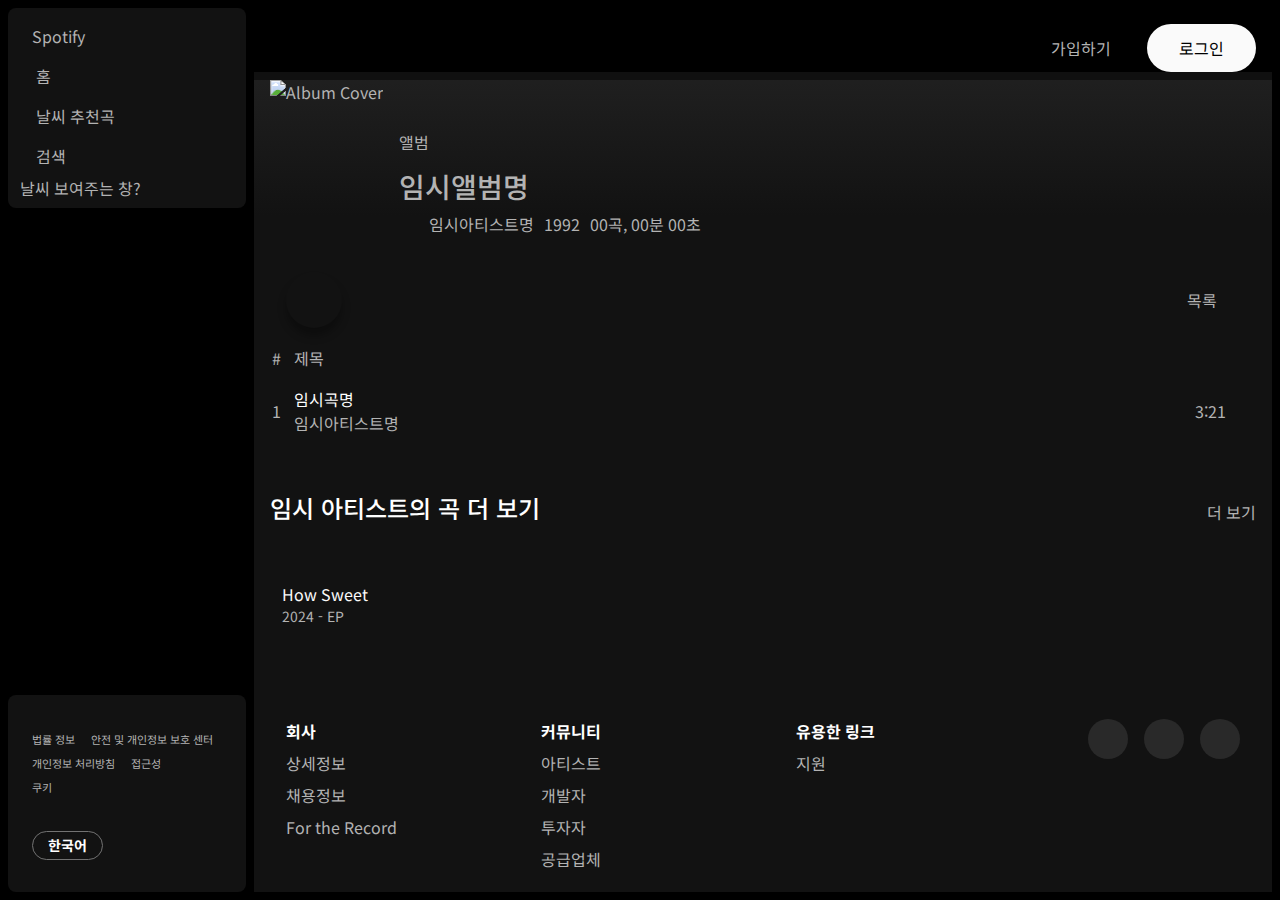
==== commit 69fb0ea3: "third commit" ====
--- a/album.html
+++ b/album.html
@@ -124,8 +124,8 @@
             <!-- album_left_button_box -->
             <div class="album_list_view_box">
               <button class="album_list_button">
-                <span>목록</span>
-                <i class="fa-solid fa-list album_fa-list"></i>
+                <span class="album_list_color">목록</span>
+                <i class="fa-solid fa-list album_fa-list album_list_color"></i>
               </button>
             </div>
           </div>
@@ -167,13 +167,13 @@
               <div class="album_track_empty"></div>
               <div class="album_track_time_box">
                 <button class="album_track_heart_icon">
-                  <i class="fa-regular fa-heart album_track_fa-heart"></i>
+                  <i class="fa-regular fa-heart album_track_fa-heart album_track_icon_color"></i>
                 </button>
                 <div class="album_track_time">
                   3:21
                 </div>
                 <button class="album_track_option_icon">
-                  <i class="fa-solid fa-ellipsis album_track_fa-ellipsis"></i>
+                  <i class="fa-solid fa-ellipsis album_track_fa-ellipsis album_track_icon_color"></i>
                 </button>
               </div>
             </div>
--- a/album.css
+++ b/album.css
@@ -1,16 +1,3 @@
-@import url('https://fonts.googleapis.com/css2?family=Noto+Sans+KR:wght@100..900&display=swap');
-
-:root {
-    --main-font-color: #b3b3b3;
-    --background-base: #121212;
-  }
-
-button {
-    background: none;
-    border: none;
-    color: var(--main-font-color);
-  }
-
 /* 앨범정보 */
 .album_info {
     display: flex;
@@ -47,12 +34,10 @@
 .album_artist_name,
 .album_release_year,
 .album_total_play_info {
-  display: flex;
-  align-items: center;
-  gap: 5px;
-}
-
-/* 플레이버튼, 하트버튼, 목록버튼 */
+    display: flex;
+    align-items: center;
+}
+
 .album_active_button_box {
     display: flex;
     align-items: center;
@@ -61,9 +46,9 @@
     width: 100%;
     height: 80px;
     padding: 16px;
-  }
-
-  .album_left_button_box {
+}
+
+.album_left_button_box {
     width: 100%;
     height: 100%;
     display: flex;
@@ -72,19 +57,32 @@
 }
 
 .album_play_button {
-    width: 48px;
-    height: 100%;
-    background-color: #fff;
+    width: 3.5rem;
+    height: 3.5rem;
+    z-index: 2;
+    background: url(img/play-button.png) no-repeat center;
+    background-size: contain;
+    opacity: 0.9;
+    border-radius: 50%;
+    box-shadow: 0 8px 8px rgba(0, 0, 0, 0.3);
 }
 
 .album_fa-heart {
     font-size: 28px;
-    color: #ffffffb2;
+    color: var(--main-font-color);
 }
 
 .album_fa-ellipsis {
     font-size: 24px;
-    color: #ffffffb2;
+    color: var(--main-font-color);
+}
+
+.album_left_button_color:hover .album_fa-heart {
+    color: #fff;
+}
+
+.album_left_button_color:hover .album_fa-ellipsis {
+    color: #fff;
 }
 
 .album_list_view_box {
@@ -106,21 +104,18 @@
 
 .album_list_button > span {
     width: auto;
-    color: #ffffffb2;
+    color: var(--main-font-color);
 }
 
 .album_fa-list {
     font-size: 16px;
-    color: #ffffffb2;
-}
-
-.album_list_button:hover span,
-.album_list_button:hover i {
-    color: #fff;
-}
-
-/* 트랙리스트 */
-/* 목록 */
+    color: var(--main-font-color);
+}
+
+.album_list_button:hover .album_list_color {
+    color: #fff;
+}
+
 .album_track_title_box {
     display: grid;
     grid-template-columns: 12px 12px 8fr 12px 2fr;
@@ -148,9 +143,8 @@
 
 .album_track_list_box {
     margin-top: 10px;
-  }
-
-/* 트랙 */
+}
+
 .album_track {
     display: grid;
     grid-template-columns: 12px 12px 8fr 12px 2fr;
@@ -162,9 +156,12 @@
     background-color: #fff2;
 }
 
+.album_track:hover .album_track_icon_color {
+    color: var(--main-font-color);
+}
+
 .album_track_num {
     position: relative;
-    /* .album_track_num_txt, .album_track_num_icon 기준*/
     display: flex;
     justify-content: center;
     align-items: center;
@@ -179,7 +176,6 @@
 .album_track_num:hover button {
     display: block;
 }
-
 
 .album_track_num_txt {
     position: absolute;
@@ -205,14 +201,25 @@
     display: flex;
     flex-direction: column;
     align-items: flex-start;
-    
-}
-
-.album_track_info span {
-    display: inline;
-}
-
-.album_track_info a {
+}
+
+/* 트랙아티스트네임 1 이상일때 */
+.album_track_artists {
+    display: flex;
+    flex-wrap: wrap;
+    gap: 5px;
+}
+
+.album_track_artists a {
+    display: inline-block;
+    white-space: nowrap;
+}
+
+.album_track_artists a:not(:last-child)::after {
+    content: ', ';
+}
+
+.album_track_title a {
     display: inline;
     color: #fff;
 }
@@ -230,7 +237,7 @@
 }
 
 .album_track_fa-heart {
-    color: #000;
+    color: transparent;
 }
 
 .album_track_heart_icon:hover i {
@@ -238,16 +245,13 @@
 }
 
 .album_track_fa-ellipsis {
-    color: #000;
+    color: transparent;
 }
 
 .album_track_option_icon:hover i {
     color: #fff;
 }
 
-
-
-  /* 곡 더보기 */
-  .album_more_song {
+.album_more_song {
     margin-top: 50px;
-  }+}
